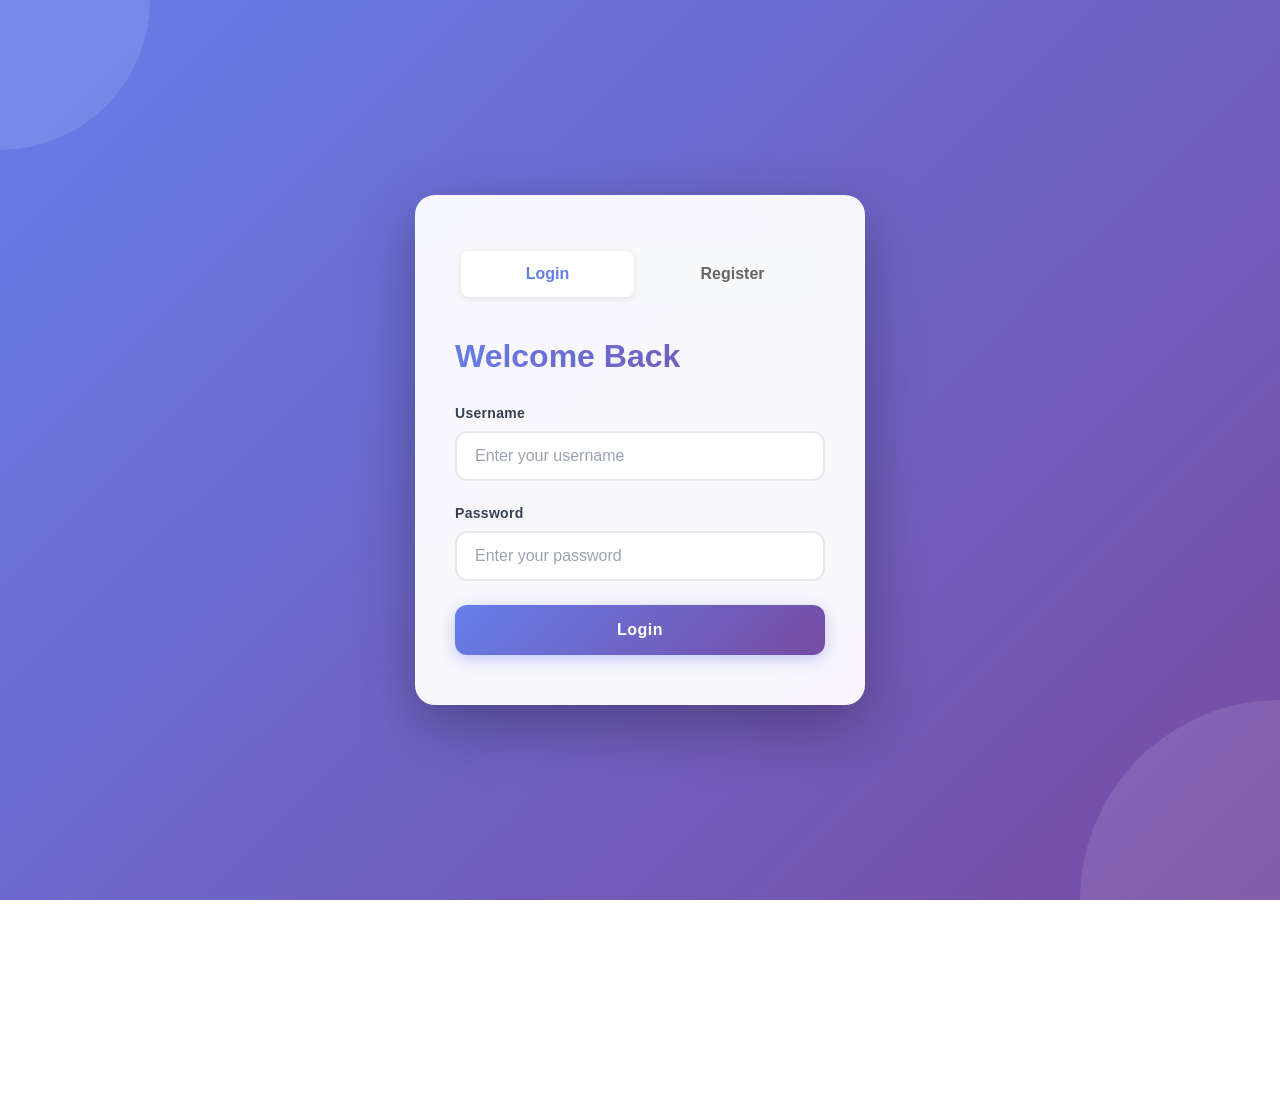
==== Toxo_AI_code/index.html @ 26ac951d "Renaming the folder." ====
<!DOCTYPE html>
<html lang="en">
<head>
    <meta charset="UTF-8">
    <meta name="viewport" content="width=device-width, initial-scale=1.0">
    <title>Login System</title>
    <link rel="stylesheet" href="style.css">
</head>
<body>
    <div class="container">
        <!-- Login/Register Forms -->
        <div id="auth-section" class="auth-section">
            <div class="form-container">
                <div class="form-tabs">
                    <button class="tab-btn active" onclick="showLogin()">Login</button>
                    <button class="tab-btn" onclick="showRegister()">Register</button>
                </div>

                <!-- Login Form -->
                <form id="login-form" class="auth-form active">
                    <h2>Welcome Back</h2>
                    <div class="form-group">
                        <label for="login-username">Username</label>
                        <input type="text" id="login-username" placeholder="Enter your username" required>
                    </div>
                    <div class="form-group">
                        <label for="login-password">Password</label>
                        <input type="password" id="login-password" placeholder="Enter your password" required>
                    </div>
                    <button type="submit" class="btn btn-primary">Login</button>
                    <div id="login-error" class="error-message"></div>
                </form>

                <!-- Register Form -->
                <form id="register-form" class="auth-form">
                    <h2>Create Account</h2>
                    <div class="form-group">
                        <label for="register-username">Username</label>
                        <input type="text" id="register-username" placeholder="Choose a username" required>
                    </div>
                    <div class="form-group">
                        <label for="register-email">Email</label>
                        <input type="email" id="register-email" placeholder="your.email@example.com" required>
                    </div>
                    <div class="form-group">
                        <label for="register-password">Password</label>
                        <input type="password" id="register-password" placeholder="Create a secure password" required>
                    </div>
                    <button type="submit" class="btn btn-primary">Register</button>
                    <div id="register-error" class="error-message"></div>
                    <div id="register-success" class="success-message"></div>
                </form>
            </div>
        </div>

        <!-- User Dashboard (shown after login) -->
        <div id="dashboard-section" class="dashboard-section" style="display: none;">
            <div class="dashboard-container">
                <h1>User Dashboard</h1>
                <div class="user-card">
                    <div class="user-info">
                        <h2>Welcome, <span id="user-username"></span>!</h2>
                        <p><strong>Email:</strong> <span id="user-email"></span></p>
                        <p><strong>User ID:</strong> <span id="user-id"></span></p>
                        <p><strong>Status:</strong> <span id="user-status" class="status-active">Active</span></p>
                    </div>
                    <button onclick="logout()" class="btn btn-logout">Logout</button>
                </div>
                <div id="dashboard-error" class="error-message"></div>
            </div>
        </div>
    </div>

    <script src="app.js"></script>
</body>
</html>
---- Toxo_AI_code/style.css ----
* {
    margin: 0;
    padding: 0;
    box-sizing: border-box;
}

body {
    font-family: 'Inter', -apple-system, BlinkMacSystemFont, 'Segoe UI', Roboto, Oxygen, Ubuntu, Cantarell, sans-serif;
    background: linear-gradient(135deg, #667eea 0%, #764ba2 100%);
    background-attachment: fixed;
    min-height: 100vh;
    display: flex;
    justify-content: center;
    align-items: center;
    padding: 20px;
    position: relative;
    overflow: hidden;
}

/* Animated background circles */
body::before,
body::after {
    content: '';
    position: absolute;
    border-radius: 50%;
    background: rgba(255, 255, 255, 0.1);
    animation: float 6s ease-in-out infinite;
}

body::before {
    width: 300px;
    height: 300px;
    top: -150px;
    left: -150px;
    animation-delay: 0s;
}

body::after {
    width: 400px;
    height: 400px;
    bottom: -200px;
    right: -200px;
    animation-delay: 2s;
}

@keyframes float {
    0%, 100% { transform: translateY(0) scale(1); }
    50% { transform: translateY(-30px) scale(1.1); }
}

.container {
    width: 100%;
    max-width: 450px;
    position: relative;
    z-index: 1;
}

/* Auth Section */
.auth-section {
    background: rgba(255, 255, 255, 0.95);
    backdrop-filter: blur(20px);
    border-radius: 20px;
    box-shadow: 
        0 20px 60px rgba(0, 0, 0, 0.3),
        0 0 0 1px rgba(255, 255, 255, 0.1) inset;
    overflow: hidden;
    animation: slideIn 0.5s ease-out;
}

@keyframes slideIn {
    from {
        opacity: 0;
        transform: translateY(30px);
    }
    to {
        opacity: 1;
        transform: translateY(0);
    }
}

.form-container {
    padding: 50px 40px;
}

.form-tabs {
    display: flex;
    gap: 12px;
    margin-bottom: 35px;
    background: #f8f9fa;
    padding: 6px;
    border-radius: 12px;
}

.tab-btn {
    flex: 1;
    padding: 14px 20px;
    border: none;
    background: transparent;
    color: #666;
    font-size: 16px;
    font-weight: 600;
    cursor: pointer;
    border-radius: 8px;
    transition: all 0.3s cubic-bezier(0.4, 0, 0.2, 1);
    position: relative;
}

.tab-btn.active {
    background: white;
    color: #667eea;
    box-shadow: 0 2px 8px rgba(0, 0, 0, 0.1);
}

.tab-btn:hover:not(.active) {
    background: rgba(102, 126, 234, 0.1);
    color: #667eea;
}

/* Forms */
.auth-form {
    display: none;
    animation: fadeIn 0.4s ease-out;
}

@keyframes fadeIn {
    from { opacity: 0; transform: translateY(10px); }
    to { opacity: 1; transform: translateY(0); }
}

.auth-form.active {
    display: block;
}

.auth-form h2 {
    margin-bottom: 30px;
    color: #1a1a1a;
    font-size: 32px;
    font-weight: 700;
    background: linear-gradient(135deg, #667eea 0%, #764ba2 100%);
    -webkit-background-clip: text;
    -webkit-text-fill-color: transparent;
    background-clip: text;
}

.form-group {
    margin-bottom: 24px;
}

.form-group label {
    display: block;
    margin-bottom: 10px;
    color: #374151;
    font-weight: 600;
    font-size: 14px;
    letter-spacing: 0.3px;
}

.form-group input {
    width: 100%;
    padding: 14px 18px;
    border: 2px solid #e5e7eb;
    border-radius: 12px;
    font-size: 16px;
    background: white;
    transition: all 0.3s ease;
    font-family: inherit;
}

.form-group input:hover {
    border-color: #cbd5e1;
}

.form-group input:focus {
    outline: none;
    border-color: #667eea;
    background: #fafbff;
    box-shadow: 0 0 0 4px rgba(102, 126, 234, 0.1);
    transform: translateY(-1px);
}

.form-group input::placeholder {
    color: #9ca3af;
}

/* Buttons */
.btn {
    width: 100%;
    padding: 16px 24px;
    border: none;
    border-radius: 12px;
    font-size: 16px;
    font-weight: 600;
    cursor: pointer;
    transition: all 0.3s cubic-bezier(0.4, 0, 0.2, 1);
    position: relative;
    overflow: hidden;
    letter-spacing: 0.5px;
}

.btn::before {
    content: '';
    position: absolute;
    top: 50%;
    left: 50%;
    width: 0;
    height: 0;
    border-radius: 50%;
    background: rgba(255, 255, 255, 0.3);
    transform: translate(-50%, -50%);
    transition: width 0.6s, height 0.6s;
}

.btn:hover::before {
    width: 300px;
    height: 300px;
}

.btn-primary {
    background: linear-gradient(135deg, #667eea 0%, #764ba2 100%);
    color: white;
    box-shadow: 0 4px 15px rgba(102, 126, 234, 0.4);
}

.btn-primary:hover {
    box-shadow: 0 6px 25px rgba(102, 126, 234, 0.5);
    transform: translateY(-2px);
}

.btn-primary:active {
    transform: translateY(0);
    box-shadow: 0 2px 10px rgba(102, 126, 234, 0.4);
}

.btn-logout {
    background: linear-gradient(135deg, #f44336 0%, #d32f2f 100%);
    color: white;
    margin-top: 20px;
    box-shadow: 0 4px 15px rgba(244, 67, 54, 0.4);
}

.btn-logout:hover {
    box-shadow: 0 6px 25px rgba(244, 67, 54, 0.5);
    transform: translateY(-2px);
}

.btn-logout:active {
    transform: translateY(0);
}

/* Messages */
.error-message {
    margin-top: 20px;
    padding: 14px 16px;
    background: linear-gradient(135deg, #fff5f5 0%, #fee 100%);
    color: #c62828;
    border-radius: 12px;
    border-left: 4px solid #f44336;
    display: none;
    font-size: 14px;
    font-weight: 500;
    animation: slideDown 0.3s ease-out;
}

@keyframes slideDown {
    from {
        opacity: 0;
        transform: translateY(-10px);
    }
    to {
        opacity: 1;
        transform: translateY(0);
    }
}

.error-message.show {
    display: block;
}

.success-message {
    margin-top: 20px;
    padding: 14px 16px;
    background: linear-gradient(135deg, #f0fdf4 0%, #dcfce7 100%);
    color: #2e7d32;
    border-radius: 12px;
    border-left: 4px solid #4caf50;
    display: none;
    font-size: 14px;
    font-weight: 500;
    animation: slideDown 0.3s ease-out;
}

.success-message.show {
    display: block;
}

/* Dashboard */
.dashboard-section {
    background: rgba(255, 255, 255, 0.95);
    backdrop-filter: blur(20px);
    border-radius: 20px;
    box-shadow: 
        0 20px 60px rgba(0, 0, 0, 0.3),
        0 0 0 1px rgba(255, 255, 255, 0.1) inset;
    padding: 50px 40px;
    animation: slideIn 0.5s ease-out;
}

.dashboard-container h1 {
    color: #1a1a1a;
    margin-bottom: 35px;
    font-size: 36px;
    font-weight: 700;
    background: linear-gradient(135deg, #667eea 0%, #764ba2 100%);
    -webkit-background-clip: text;
    -webkit-text-fill-color: transparent;
    background-clip: text;
}

.user-card {
    background: linear-gradient(135deg, #667eea 0%, #764ba2 100%);
    padding: 40px;
    border-radius: 20px;
    color: white;
    box-shadow: 
        0 20px 40px rgba(102, 126, 234, 0.3),
        0 0 0 1px rgba(255, 255, 255, 0.1) inset;
    position: relative;
    overflow: hidden;
}

.user-card::before {
    content: '';
    position: absolute;
    top: -50%;
    right: -50%;
    width: 200%;
    height: 200%;
    background: radial-gradient(circle, rgba(255, 255, 255, 0.1) 0%, transparent 70%);
    animation: rotate 10s linear infinite;
}

@keyframes rotate {
    0% { transform: rotate(0deg); }
    100% { transform: rotate(360deg); }
}

.user-info {
    position: relative;
    z-index: 1;
}

.user-info h2 {
    margin-bottom: 25px;
    font-size: 28px;
    font-weight: 700;
    text-shadow: 0 2px 10px rgba(0, 0, 0, 0.1);
}

.user-info p {
    margin-bottom: 16px;
    font-size: 17px;
    opacity: 0.95;
    line-height: 1.6;
}

.user-info strong {
    opacity: 0.85;
    font-weight: 600;
}

.status-active {
    display: inline-block;
    padding: 6px 16px;
    background: rgba(255, 255, 255, 0.25);
    backdrop-filter: blur(10px);
    border-radius: 24px;
    font-weight: 600;
    font-size: 14px;
    border: 1px solid rgba(255, 255, 255, 0.3);
}

/* Responsive */
@media (max-width: 600px) {
    body::before,
    body::after {
        display: none;
    }
    
    .form-container {
        padding: 40px 25px;
    }
    
    .dashboard-section {
        padding: 40px 25px;
    }
    
    .auth-form h2 {
        font-size: 28px;
    }
    
    .dashboard-container h1 {
        font-size: 30px;
    }
    
    .user-card {
        padding: 30px 25px;
    }
    
    .user-info h2 {
        font-size: 24px;
    }
}

/* Loading state */
.btn:disabled {
    opacity: 0.7;
    cursor: not-allowed;
    transform: none !important;
}

.btn:disabled::before {
    display: none;
}

/* Smooth scrolling for all elements */
* {
    -webkit-font-smoothing: antialiased;
    -moz-osx-font-smoothing: grayscale;
}
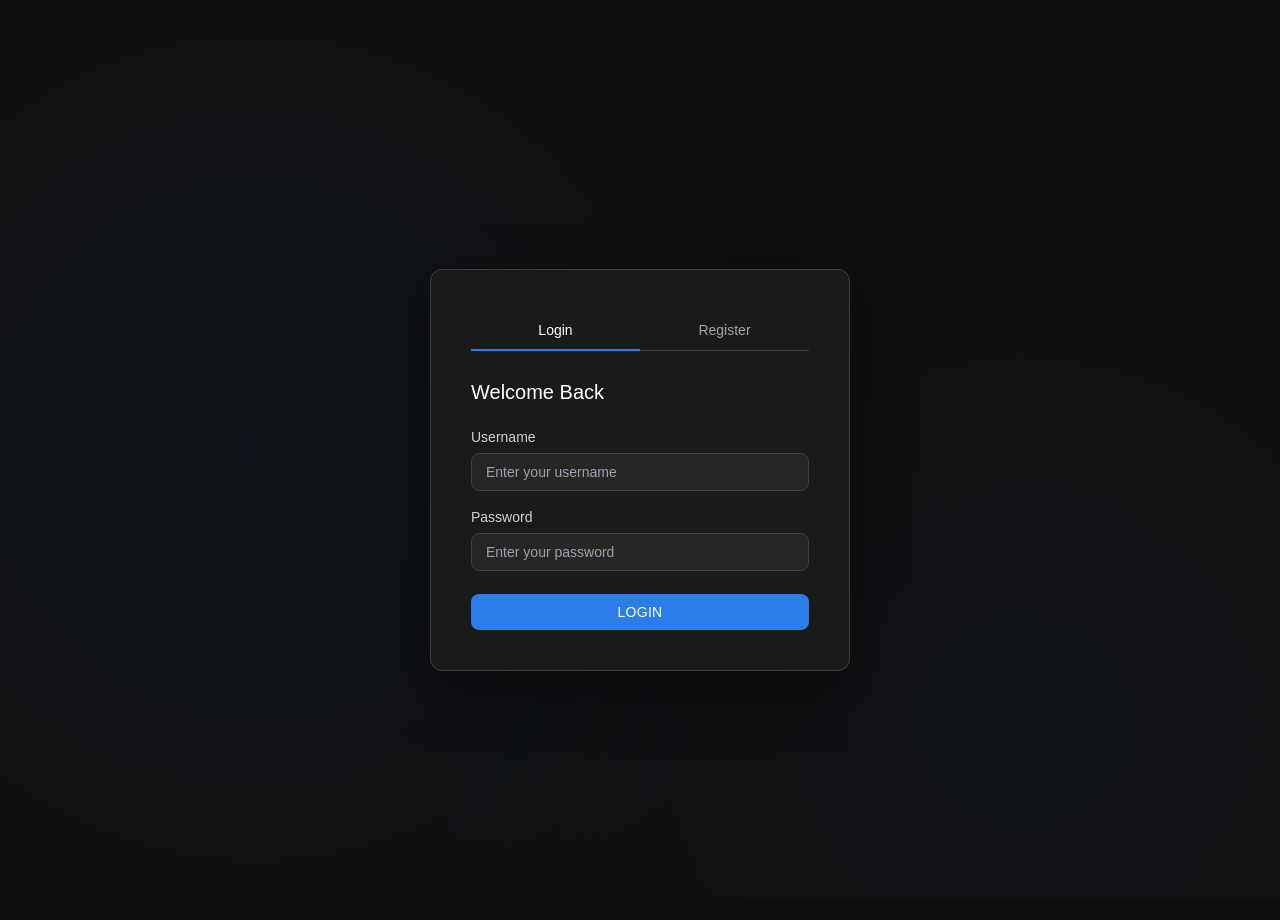
==== commit ce15af00: "adding all." ====
--- a/Toxo_AI_code/index.html
+++ b/Toxo_AI_code/index.html
@@ -53,6 +53,47 @@
             </div>
         </div>
 
+        <!-- Choice Selection Screen (shown after login) -->
+        <div id="choice-section" class="choice-section" style="display: none;">
+            <div class="choice-container">
+                <div class="choice-header">
+                    <h1>Select Test Type</h1>
+                    <p>Choose the medical test you'd like to perform</p>
+                </div>
+
+                <div class="choice-cards">
+                    <!-- HIV Card -->
+                    <div class="choice-card" onclick="selectTestType('HIV')">
+                        <div class="card-icon hiv-icon">
+                            <svg viewBox="0 0 24 24" fill="none" stroke="currentColor" stroke-width="2">
+                                <path d="M12 2C6.48 2 2 6.48 2 12s4.48 10 10 10 10-4.48 10-10S17.52 2 12 2z"/>
+                                <path d="M12 6v12M6 12h12"/>
+                            </svg>
+                        </div>
+                        <h2>HIV Testing</h2>
+                        <p>Comprehensive HIV screening and analysis</p>
+                        <div class="card-arrow">→</div>
+                    </div>
+
+                    <!-- Cancer Card -->
+                    <div class="choice-card" onclick="selectTestType('Cancer')">
+                        <div class="card-icon cancer-icon">
+                            <svg viewBox="0 0 24 24" fill="none" stroke="currentColor" stroke-width="2">
+                                <circle cx="12" cy="12" r="8"/>
+                                <path d="M12 4v16M4 12h16"/>
+                                <circle cx="12" cy="12" r="2" fill="currentColor"/>
+                            </svg>
+                        </div>
+                        <h2>Cancer Screening</h2>
+                        <p>Early detection and risk assessment screening</p>
+                        <div class="card-arrow">→</div>
+                    </div>
+                </div>
+
+                <button onclick="logout()" class="btn btn-logout">Logout</button>
+            </div>
+        </div>
+
         <!-- User Dashboard (shown after login) -->
         <div id="dashboard-section" class="dashboard-section" style="display: none;">
             <div class="dashboard-container">
--- a/Toxo_AI_code/style.css
+++ b/Toxo_AI_code/style.css
@@ -1,76 +1,84 @@
+/* Gemini-inspired Dark Theme */
+:root {
+    --bg-primary: #0f0f0f;
+    --bg-secondary: #1a1a1a;
+    --bg-tertiary: #262626;
+    --text-primary: #ffffff;
+    --text-secondary: #d0d0d0;
+    --text-tertiary: #9ca3af;
+    --accent-blue: #2b7de9;
+    --accent-blue-hover: #1e5ab8;
+    --border-color: #3f3f3f;
+    --error-color: #ef4444;
+}
+
 * {
     margin: 0;
     padding: 0;
     box-sizing: border-box;
 }
 
+html, body {
+    width: 100%;
+    height: 100%;
+    font-family: -apple-system, BlinkMacSystemFont, 'Segoe UI', Roboto, sans-serif;
+    background: var(--bg-primary);
+    color: var(--text-primary);
+}
+
 body {
-    font-family: 'Inter', -apple-system, BlinkMacSystemFont, 'Segoe UI', Roboto, Oxygen, Ubuntu, Cantarell, sans-serif;
-    background: linear-gradient(135deg, #667eea 0%, #764ba2 100%);
-    background-attachment: fixed;
+    display: flex;
+    justify-content: center;
+    align-items: center;
+    padding: 20px;
     min-height: 100vh;
-    display: flex;
-    justify-content: center;
-    align-items: center;
-    padding: 20px;
     position: relative;
     overflow: hidden;
 }
 
-/* Animated background circles */
-body::before,
-body::after {
+body::before {
     content: '';
     position: absolute;
-    border-radius: 50%;
-    background: rgba(255, 255, 255, 0.1);
-    animation: float 6s ease-in-out infinite;
-}
-
-body::before {
-    width: 300px;
-    height: 300px;
-    top: -150px;
-    left: -150px;
-    animation-delay: 0s;
-}
-
-body::after {
-    width: 400px;
-    height: 400px;
-    bottom: -200px;
-    right: -200px;
-    animation-delay: 2s;
-}
-
-@keyframes float {
-    0%, 100% { transform: translateY(0) scale(1); }
-    50% { transform: translateY(-30px) scale(1.1); }
+    top: 0;
+    left: 0;
+    width: 100%;
+    height: 100%;
+    background: radial-gradient(circle at 20% 50%, rgba(43, 125, 233, 0.05) 0%, transparent 50%),
+                radial-gradient(circle at 80% 80%, rgba(43, 125, 233, 0.03) 0%, transparent 50%);
+    pointer-events: none;
 }
 
 .container {
     width: 100%;
-    max-width: 450px;
-    position: relative;
+    height: 100%;
+}
+
+/* ============= AUTH SECTION ============= */
+.auth-section {
+    min-height: 100vh;
+    display: flex;
+    align-items: center;
+    justify-content: center;
+    position: relative;
+    overflow: hidden;
+}
+
+.form-container {
+    background: var(--bg-secondary);
+    border: 1px solid var(--border-color);
+    border-radius: 12px;
+    padding: 40px;
+    width: 100%;
+    max-width: 420px;
     z-index: 1;
-}
-
-/* Auth Section */
-.auth-section {
-    background: rgba(255, 255, 255, 0.95);
-    backdrop-filter: blur(20px);
-    border-radius: 20px;
-    box-shadow: 
-        0 20px 60px rgba(0, 0, 0, 0.3),
-        0 0 0 1px rgba(255, 255, 255, 0.1) inset;
-    overflow: hidden;
-    animation: slideIn 0.5s ease-out;
-}
-
-@keyframes slideIn {
+    animation: slideUp 0.6s ease-out;
+    box-shadow: 0 20px 60px rgba(0, 0, 0, 0.4);
+}
+
+@keyframes slideUp {
     from {
         opacity: 0;
-        transform: translateY(30px);
+        transform: translateY(20px);
     }
     to {
         opacity: 1;
@@ -78,186 +86,186 @@
     }
 }
 
-.form-container {
-    padding: 50px 40px;
+.form-header {
+    text-align: center;
+    margin-bottom: 30px;
+}
+
+.logo {
+    width: 60px;
+    height: 60px;
+    margin: 0 auto 15px;
+    background: linear-gradient(135deg, var(--accent-blue), #1e5ab8);
+    border-radius: 12px;
+    display: flex;
+    align-items: center;
+    justify-content: center;
+    color: var(--text-primary);
+}
+
+.logo svg {
+    width: 36px;
+    height: 36px;
+}
+
+.form-header h1 {
+    font-size: 28px;
+    color: var(--text-primary);
+    margin-bottom: 5px;
+    font-weight: 600;
+}
+
+.form-header p {
+    color: var(--text-tertiary);
+    font-size: 14px;
 }
 
 .form-tabs {
     display: flex;
-    gap: 12px;
-    margin-bottom: 35px;
-    background: #f8f9fa;
-    padding: 6px;
-    border-radius: 12px;
+    gap: 0;
+    margin-bottom: 30px;
+    border-bottom: 1px solid var(--border-color);
 }
 
 .tab-btn {
     flex: 1;
-    padding: 14px 20px;
+    padding: 12px 0;
+    background: none;
     border: none;
-    background: transparent;
-    color: #666;
-    font-size: 16px;
-    font-weight: 600;
+    color: var(--text-tertiary);
+    font-size: 14px;
+    font-weight: 500;
     cursor: pointer;
-    border-radius: 8px;
-    transition: all 0.3s cubic-bezier(0.4, 0, 0.2, 1);
-    position: relative;
+    position: relative;
+    transition: color 0.3s ease;
+}
+
+.tab-btn:hover {
+    color: var(--text-secondary);
 }
 
 .tab-btn.active {
-    background: white;
-    color: #667eea;
-    box-shadow: 0 2px 8px rgba(0, 0, 0, 0.1);
-}
-
-.tab-btn:hover:not(.active) {
-    background: rgba(102, 126, 234, 0.1);
-    color: #667eea;
-}
-
-/* Forms */
+    color: var(--text-primary);
+}
+
+.tab-btn.active::after {
+    content: '';
+    position: absolute;
+    bottom: -1px;
+    left: 0;
+    right: 0;
+    height: 2px;
+    background: var(--accent-blue);
+}
+
 .auth-form {
     display: none;
-    animation: fadeIn 0.4s ease-out;
-}
-
-@keyframes fadeIn {
-    from { opacity: 0; transform: translateY(10px); }
-    to { opacity: 1; transform: translateY(0); }
 }
 
 .auth-form.active {
     display: block;
+    animation: fadeIn 0.3s ease;
+}
+
+@keyframes fadeIn {
+    from { opacity: 0; }
+    to { opacity: 1; }
 }
 
 .auth-form h2 {
-    margin-bottom: 30px;
-    color: #1a1a1a;
-    font-size: 32px;
-    font-weight: 700;
-    background: linear-gradient(135deg, #667eea 0%, #764ba2 100%);
-    -webkit-background-clip: text;
-    -webkit-text-fill-color: transparent;
-    background-clip: text;
+    font-size: 20px;
+    margin-bottom: 25px;
+    color: var(--text-primary);
+    font-weight: 500;
 }
 
 .form-group {
-    margin-bottom: 24px;
+    margin-bottom: 18px;
 }
 
 .form-group label {
     display: block;
-    margin-bottom: 10px;
-    color: #374151;
-    font-weight: 600;
-    font-size: 14px;
-    letter-spacing: 0.3px;
+    margin-bottom: 8px;
+    font-size: 14px;
+    font-weight: 500;
+    color: var(--text-secondary);
 }
 
 .form-group input {
     width: 100%;
-    padding: 14px 18px;
-    border: 2px solid #e5e7eb;
-    border-radius: 12px;
-    font-size: 16px;
-    background: white;
+    padding: 10px 14px;
+    border: 1px solid var(--border-color);
+    border-radius: 8px;
+    font-size: 14px;
+    background: var(--bg-tertiary);
+    color: var(--text-primary);
     transition: all 0.3s ease;
     font-family: inherit;
 }
 
 .form-group input:hover {
-    border-color: #cbd5e1;
+    border-color: #4f4f4f;
 }
 
 .form-group input:focus {
     outline: none;
-    border-color: #667eea;
-    background: #fafbff;
-    box-shadow: 0 0 0 4px rgba(102, 126, 234, 0.1);
+    border-color: var(--accent-blue);
+    background: var(--bg-secondary);
+    box-shadow: 0 0 0 3px rgba(43, 125, 233, 0.1);
+}
+
+.form-group input::placeholder {
+    color: var(--text-tertiary);
+}
+
+.btn {
+    width: 100%;
+    padding: 10px 20px;
+    border: none;
+    border-radius: 8px;
+    font-size: 14px;
+    font-weight: 500;
+    cursor: pointer;
+    transition: all 0.3s ease;
+    text-transform: uppercase;
+    letter-spacing: 0.3px;
+}
+
+.btn-primary {
+    background: var(--accent-blue);
+    color: var(--text-primary);
+    margin-top: 5px;
+}
+
+.btn-primary:hover {
+    background: var(--accent-blue-hover);
     transform: translateY(-1px);
-}
-
-.form-group input::placeholder {
-    color: #9ca3af;
-}
-
-/* Buttons */
-.btn {
-    width: 100%;
-    padding: 16px 24px;
-    border: none;
-    border-radius: 12px;
-    font-size: 16px;
-    font-weight: 600;
-    cursor: pointer;
-    transition: all 0.3s cubic-bezier(0.4, 0, 0.2, 1);
-    position: relative;
-    overflow: hidden;
-    letter-spacing: 0.5px;
-}
-
-.btn::before {
-    content: '';
-    position: absolute;
-    top: 50%;
-    left: 50%;
-    width: 0;
-    height: 0;
-    border-radius: 50%;
-    background: rgba(255, 255, 255, 0.3);
-    transform: translate(-50%, -50%);
-    transition: width 0.6s, height 0.6s;
-}
-
-.btn:hover::before {
-    width: 300px;
-    height: 300px;
-}
-
-.btn-primary {
-    background: linear-gradient(135deg, #667eea 0%, #764ba2 100%);
-    color: white;
-    box-shadow: 0 4px 15px rgba(102, 126, 234, 0.4);
-}
-
-.btn-primary:hover {
-    box-shadow: 0 6px 25px rgba(102, 126, 234, 0.5);
-    transform: translateY(-2px);
+    box-shadow: 0 4px 12px rgba(43, 125, 233, 0.3);
 }
 
 .btn-primary:active {
     transform: translateY(0);
-    box-shadow: 0 2px 10px rgba(102, 126, 234, 0.4);
-}
-
-.btn-logout {
-    background: linear-gradient(135deg, #f44336 0%, #d32f2f 100%);
-    color: white;
-    margin-top: 20px;
-    box-shadow: 0 4px 15px rgba(244, 67, 54, 0.4);
-}
-
-.btn-logout:hover {
-    box-shadow: 0 6px 25px rgba(244, 67, 54, 0.5);
-    transform: translateY(-2px);
-}
-
-.btn-logout:active {
-    transform: translateY(0);
-}
-
-/* Messages */
+}
+
+.btn-primary:disabled {
+    opacity: 0.5;
+    cursor: not-allowed;
+    transform: none;
+}
+
 .error-message {
-    margin-top: 20px;
-    padding: 14px 16px;
-    background: linear-gradient(135deg, #fff5f5 0%, #fee 100%);
-    color: #c62828;
-    border-radius: 12px;
-    border-left: 4px solid #f44336;
+    color: var(--error-color);
+    font-size: 13px;
+    margin-top: 10px;
+    padding: 10px;
+    background: rgba(239, 68, 68, 0.1);
+    border-left: 3px solid var(--error-color);
+    border-radius: 4px;
     display: none;
-    font-size: 14px;
-    font-weight: 500;
+}
+
+.error-message.show {
+    display: block;
     animation: slideDown 0.3s ease-out;
 }
 
@@ -272,157 +280,310 @@
     }
 }
 
-.error-message.show {
-    display: block;
-}
-
 .success-message {
-    margin-top: 20px;
-    padding: 14px 16px;
-    background: linear-gradient(135deg, #f0fdf4 0%, #dcfce7 100%);
-    color: #2e7d32;
-    border-radius: 12px;
-    border-left: 4px solid #4caf50;
+    color: #10b981;
+    font-size: 13px;
+    margin-top: 10px;
+    padding: 10px;
+    background: rgba(16, 185, 129, 0.1);
+    border-left: 3px solid #10b981;
+    border-radius: 4px;
     display: none;
-    font-size: 14px;
-    font-weight: 500;
-    animation: slideDown 0.3s ease-out;
 }
 
 .success-message.show {
     display: block;
-}
-
-/* Dashboard */
+    animation: slideDown 0.3s ease-out;
+}
+
+/* ============= CHOICE SECTION ============= */
+.choice-section {
+    min-height: 100vh;
+    display: flex;
+    align-items: center;
+    justify-content: center;
+    position: relative;
+    padding: 40px 20px;
+    overflow: hidden;
+}
+
+.choice-container {
+    max-width: 900px;
+    width: 100%;
+    animation: slideUp 0.6s ease-out;
+    position: relative;
+    z-index: 1;
+}
+
+.choice-header {
+    text-align: center;
+    margin-bottom: 50px;
+}
+
+.choice-header h1 {
+    font-size: 36px;
+    color: var(--text-primary);
+    margin-bottom: 10px;
+    font-weight: 500;
+}
+
+.choice-header p {
+    font-size: 16px;
+    color: var(--text-tertiary);
+}
+
+.choice-cards {
+    display: grid;
+    grid-template-columns: repeat(auto-fit, minmax(300px, 1fr));
+    gap: 20px;
+    margin-bottom: 40px;
+}
+
+.choice-card {
+    background: var(--bg-secondary);
+    border: 1px solid var(--border-color);
+    border-radius: 12px;
+    overflow: hidden;
+    cursor: pointer;
+    transition: all 0.3s cubic-bezier(0.34, 1.56, 0.64, 1);
+    display: flex;
+    flex-direction: column;
+    position: relative;
+}
+
+.choice-card:hover {
+    border-color: var(--accent-blue);
+    transform: translateY(-4px);
+    box-shadow: 0 12px 40px rgba(43, 125, 233, 0.2);
+}
+
+.card-top {
+    padding: 30px 20px;
+    background: var(--bg-tertiary);
+    border-bottom: 1px solid var(--border-color);
+    display: flex;
+    align-items: center;
+    gap: 15px;
+}
+
+.card-icon {
+    width: 60px;
+    height: 60px;
+    display: flex;
+    align-items: center;
+    justify-content: center;
+    border-radius: 10px;
+    font-size: 32px;
+    flex-shrink: 0;
+    transition: all 0.3s ease;
+}
+
+.hiv-icon {
+    background: rgba(255, 107, 107, 0.1);
+    color: #ff6b6b;
+}
+
+.cancer-icon {
+    background: rgba(255, 165, 0, 0.1);
+    color: #ffa500;
+}
+
+.choice-card:hover .card-icon {
+    transform: scale(1.1);
+}
+
+.card-badge {
+    padding: 6px 12px;
+    background: var(--accent-blue);
+    color: var(--text-primary);
+    border-radius: 20px;
+    font-size: 11px;
+    font-weight: 600;
+    letter-spacing: 0.5px;
+    margin-left: auto;
+}
+
+.card-middle {
+    padding: 25px 20px;
+    flex-grow: 1;
+}
+
+.choice-card h2 {
+    font-size: 20px;
+    color: var(--text-primary);
+    margin-bottom: 10px;
+    font-weight: 500;
+}
+
+.card-description {
+    color: var(--text-tertiary);
+    font-size: 14px;
+    margin-bottom: 15px;
+    line-height: 1.5;
+}
+
+.card-features {
+    list-style: none;
+    display: flex;
+    flex-direction: column;
+    gap: 8px;
+}
+
+.card-features li {
+    font-size: 13px;
+    color: var(--text-secondary);
+    font-weight: 400;
+}
+
+.card-bottom {
+    padding: 15px 20px;
+    background: var(--bg-tertiary);
+    border-top: 1px solid var(--border-color);
+    display: flex;
+    align-items: center;
+    justify-content: flex-end;
+}
+
+.card-arrow {
+    color: var(--accent-blue);
+    font-weight: 600;
+    font-size: 14px;
+    transition: all 0.3s ease;
+}
+
+.choice-card:hover .card-arrow {
+    transform: translateX(3px);
+}
+
+.choice-footer {
+    text-align: center;
+}
+
+#user-greeting {
+    font-size: 16px;
+    color: var(--text-secondary);
+    margin-bottom: 15px;
+}
+
+.btn-logout {
+    background: var(--error-color);
+    color: var(--text-primary);
+    width: auto;
+    padding: 8px 24px;
+    font-size: 13px;
+}
+
+.btn-logout:hover {
+    background: #dc2626;
+    transform: translateY(-1px);
+    box-shadow: 0 4px 12px rgba(239, 68, 68, 0.3);
+}
+
+/* ============= DASHBOARD SECTION ============= */
 .dashboard-section {
-    background: rgba(255, 255, 255, 0.95);
-    backdrop-filter: blur(20px);
+    min-height: 100vh;
+    display: flex;
+    align-items: center;
+    justify-content: center;
+    position: relative;
+    padding: 40px 20px;
+}
+
+.dashboard-container {
+    background: var(--bg-secondary);
+    border: 1px solid var(--border-color);
+    border-radius: 12px;
+    padding: 50px;
+    max-width: 600px;
+    width: 100%;
+    animation: slideUp 0.6s ease-out;
+    box-shadow: 0 20px 60px rgba(0, 0, 0, 0.4);
+}
+
+.dashboard-container h1 {
+    font-size: 32px;
+    color: var(--text-primary);
+    margin-bottom: 30px;
+    text-align: center;
+    font-weight: 500;
+}
+
+.user-card {
+    background: var(--bg-tertiary);
+    border-radius: 12px;
+    border: 1px solid var(--border-color);
+    padding: 30px;
+    margin-bottom: 20px;
+}
+
+.user-info h2 {
+    color: var(--text-primary);
+    margin-bottom: 15px;
+    font-size: 20px;
+    font-weight: 500;
+}
+
+.user-info p {
+    margin: 10px 0;
+    color: var(--text-secondary);
+    font-size: 14px;
+}
+
+.user-info strong {
+    color: var(--text-primary);
+    font-weight: 500;
+}
+
+.status-active {
+    background: #10b981;
+    color: var(--text-primary);
+    padding: 4px 12px;
     border-radius: 20px;
-    box-shadow: 
-        0 20px 60px rgba(0, 0, 0, 0.3),
-        0 0 0 1px rgba(255, 255, 255, 0.1) inset;
-    padding: 50px 40px;
-    animation: slideIn 0.5s ease-out;
-}
-
-.dashboard-container h1 {
-    color: #1a1a1a;
-    margin-bottom: 35px;
-    font-size: 36px;
-    font-weight: 700;
-    background: linear-gradient(135deg, #667eea 0%, #764ba2 100%);
-    -webkit-background-clip: text;
-    -webkit-text-fill-color: transparent;
-    background-clip: text;
-}
-
-.user-card {
-    background: linear-gradient(135deg, #667eea 0%, #764ba2 100%);
-    padding: 40px;
-    border-radius: 20px;
-    color: white;
-    box-shadow: 
-        0 20px 40px rgba(102, 126, 234, 0.3),
-        0 0 0 1px rgba(255, 255, 255, 0.1) inset;
-    position: relative;
-    overflow: hidden;
-}
-
-.user-card::before {
-    content: '';
-    position: absolute;
-    top: -50%;
-    right: -50%;
-    width: 200%;
-    height: 200%;
-    background: radial-gradient(circle, rgba(255, 255, 255, 0.1) 0%, transparent 70%);
-    animation: rotate 10s linear infinite;
-}
-
-@keyframes rotate {
-    0% { transform: rotate(0deg); }
-    100% { transform: rotate(360deg); }
-}
-
-.user-info {
-    position: relative;
-    z-index: 1;
-}
-
-.user-info h2 {
-    margin-bottom: 25px;
-    font-size: 28px;
-    font-weight: 700;
-    text-shadow: 0 2px 10px rgba(0, 0, 0, 0.1);
-}
-
-.user-info p {
-    margin-bottom: 16px;
-    font-size: 17px;
-    opacity: 0.95;
-    line-height: 1.6;
-}
-
-.user-info strong {
-    opacity: 0.85;
+    font-size: 12px;
     font-weight: 600;
 }
 
-.status-active {
-    display: inline-block;
-    padding: 6px 16px;
-    background: rgba(255, 255, 255, 0.25);
-    backdrop-filter: blur(10px);
-    border-radius: 24px;
-    font-weight: 600;
-    font-size: 14px;
-    border: 1px solid rgba(255, 255, 255, 0.3);
-}
-
-/* Responsive */
+/* ============= RESPONSIVE ============= */
 @media (max-width: 600px) {
-    body::before,
-    body::after {
-        display: none;
-    }
-    
     .form-container {
-        padding: 40px 25px;
-    }
-    
-    .dashboard-section {
-        padding: 40px 25px;
-    }
-    
-    .auth-form h2 {
+        padding: 30px 20px;
+    }
+
+    .dashboard-container {
+        padding: 30px 20px;
+    }
+
+    .choice-section {
+        padding: 20px;
+    }
+
+    .choice-header h1 {
         font-size: 28px;
     }
-    
-    .dashboard-container h1 {
-        font-size: 30px;
-    }
-    
-    .user-card {
-        padding: 30px 25px;
-    }
-    
-    .user-info h2 {
-        font-size: 24px;
-    }
-}
-
-/* Loading state */
-.btn:disabled {
-    opacity: 0.7;
-    cursor: not-allowed;
-    transform: none !important;
-}
-
-.btn:disabled::before {
-    display: none;
-}
-
-/* Smooth scrolling for all elements */
+
+    .choice-cards {
+        grid-template-columns: 1fr;
+    }
+}
+
+/* ============= SCROLLBAR ============= */
+::-webkit-scrollbar {
+    width: 8px;
+}
+
+::-webkit-scrollbar-track {
+    background: var(--bg-secondary);
+}
+
+::-webkit-scrollbar-thumb {
+    background: var(--border-color);
+    border-radius: 4px;
+}
+
+::-webkit-scrollbar-thumb:hover {
+    background: #4f4f4f;
+}
+
 * {
     -webkit-font-smoothing: antialiased;
     -moz-osx-font-smoothing: grayscale;
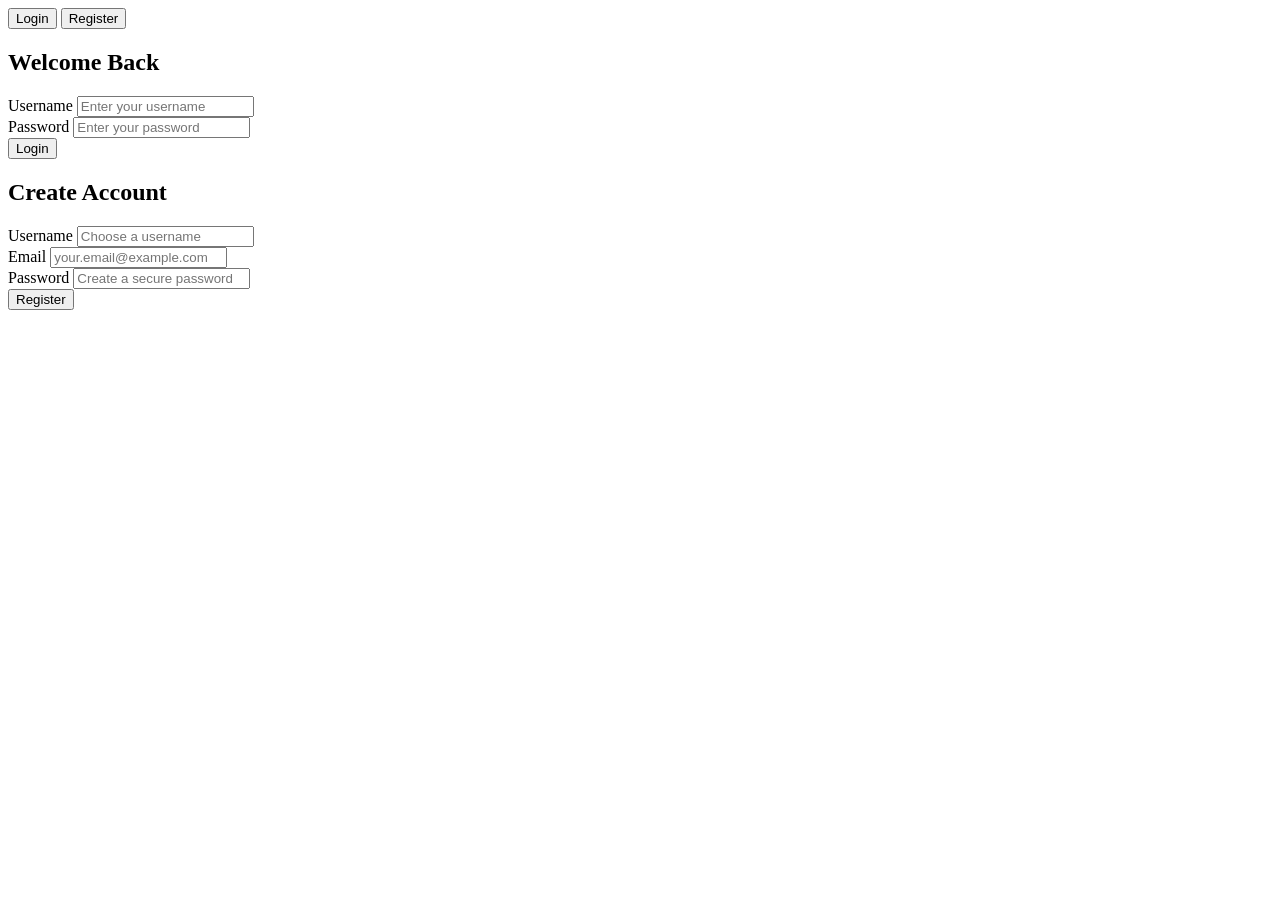
==== commit 4bde65b7: "Add email verification (Resend), docs, nginx/systemd config to master2 - Resend integration: mail.py" ====
--- a/Toxo_AI_code/index.html
+++ b/Toxo_AI_code/index.html
@@ -3,7 +3,7 @@
 <head>
     <meta charset="UTF-8">
     <meta name="viewport" content="width=device-width, initial-scale=1.0">
-    <title>Login System</title>
+    <title>IA-Toxo</title>
     <link rel="stylesheet" href="style.css">
 </head>
 <body>
@@ -29,6 +29,19 @@
                     </div>
                     <button type="submit" class="btn btn-primary">Login</button>
                     <div id="login-error" class="error-message"></div>
+                    <!-- Shown when backend returns 403 "Email not verified" -->
+                    <div id="resend-section" style="display:none; margin-top: 12px;">
+                        <p style="font-size:13px; color:#6b7280; margin-bottom:8px;">
+                            Didn't receive the email? Enter your email to resend it.
+                        </p>
+                        <div class="form-group">
+                            <input type="email" id="resend-email" placeholder="your.email@example.com">
+                        </div>
+                        <button type="button" class="btn btn-primary" onclick="handleResend()" style="width:100%;">
+                            Resend verification email
+                        </button>
+                        <div id="resend-message" class="success-message"></div>
+                    </div>
                 </form>
 
                 <!-- Register Form -->
@@ -53,47 +66,6 @@
             </div>
         </div>
 
-        <!-- Choice Selection Screen (shown after login) -->
-        <div id="choice-section" class="choice-section" style="display: none;">
-            <div class="choice-container">
-                <div class="choice-header">
-                    <h1>Select Test Type</h1>
-                    <p>Choose the medical test you'd like to perform</p>
-                </div>
-
-                <div class="choice-cards">
-                    <!-- HIV Card -->
-                    <div class="choice-card" onclick="selectTestType('HIV')">
-                        <div class="card-icon hiv-icon">
-                            <svg viewBox="0 0 24 24" fill="none" stroke="currentColor" stroke-width="2">
-                                <path d="M12 2C6.48 2 2 6.48 2 12s4.48 10 10 10 10-4.48 10-10S17.52 2 12 2z"/>
-                                <path d="M12 6v12M6 12h12"/>
-                            </svg>
-                        </div>
-                        <h2>HIV Testing</h2>
-                        <p>Comprehensive HIV screening and analysis</p>
-                        <div class="card-arrow">→</div>
-                    </div>
-
-                    <!-- Cancer Card -->
-                    <div class="choice-card" onclick="selectTestType('Cancer')">
-                        <div class="card-icon cancer-icon">
-                            <svg viewBox="0 0 24 24" fill="none" stroke="currentColor" stroke-width="2">
-                                <circle cx="12" cy="12" r="8"/>
-                                <path d="M12 4v16M4 12h16"/>
-                                <circle cx="12" cy="12" r="2" fill="currentColor"/>
-                            </svg>
-                        </div>
-                        <h2>Cancer Screening</h2>
-                        <p>Early detection and risk assessment screening</p>
-                        <div class="card-arrow">→</div>
-                    </div>
-                </div>
-
-                <button onclick="logout()" class="btn btn-logout">Logout</button>
-            </div>
-        </div>
-
         <!-- User Dashboard (shown after login) -->
         <div id="dashboard-section" class="dashboard-section" style="display: none;">
             <div class="dashboard-container">
